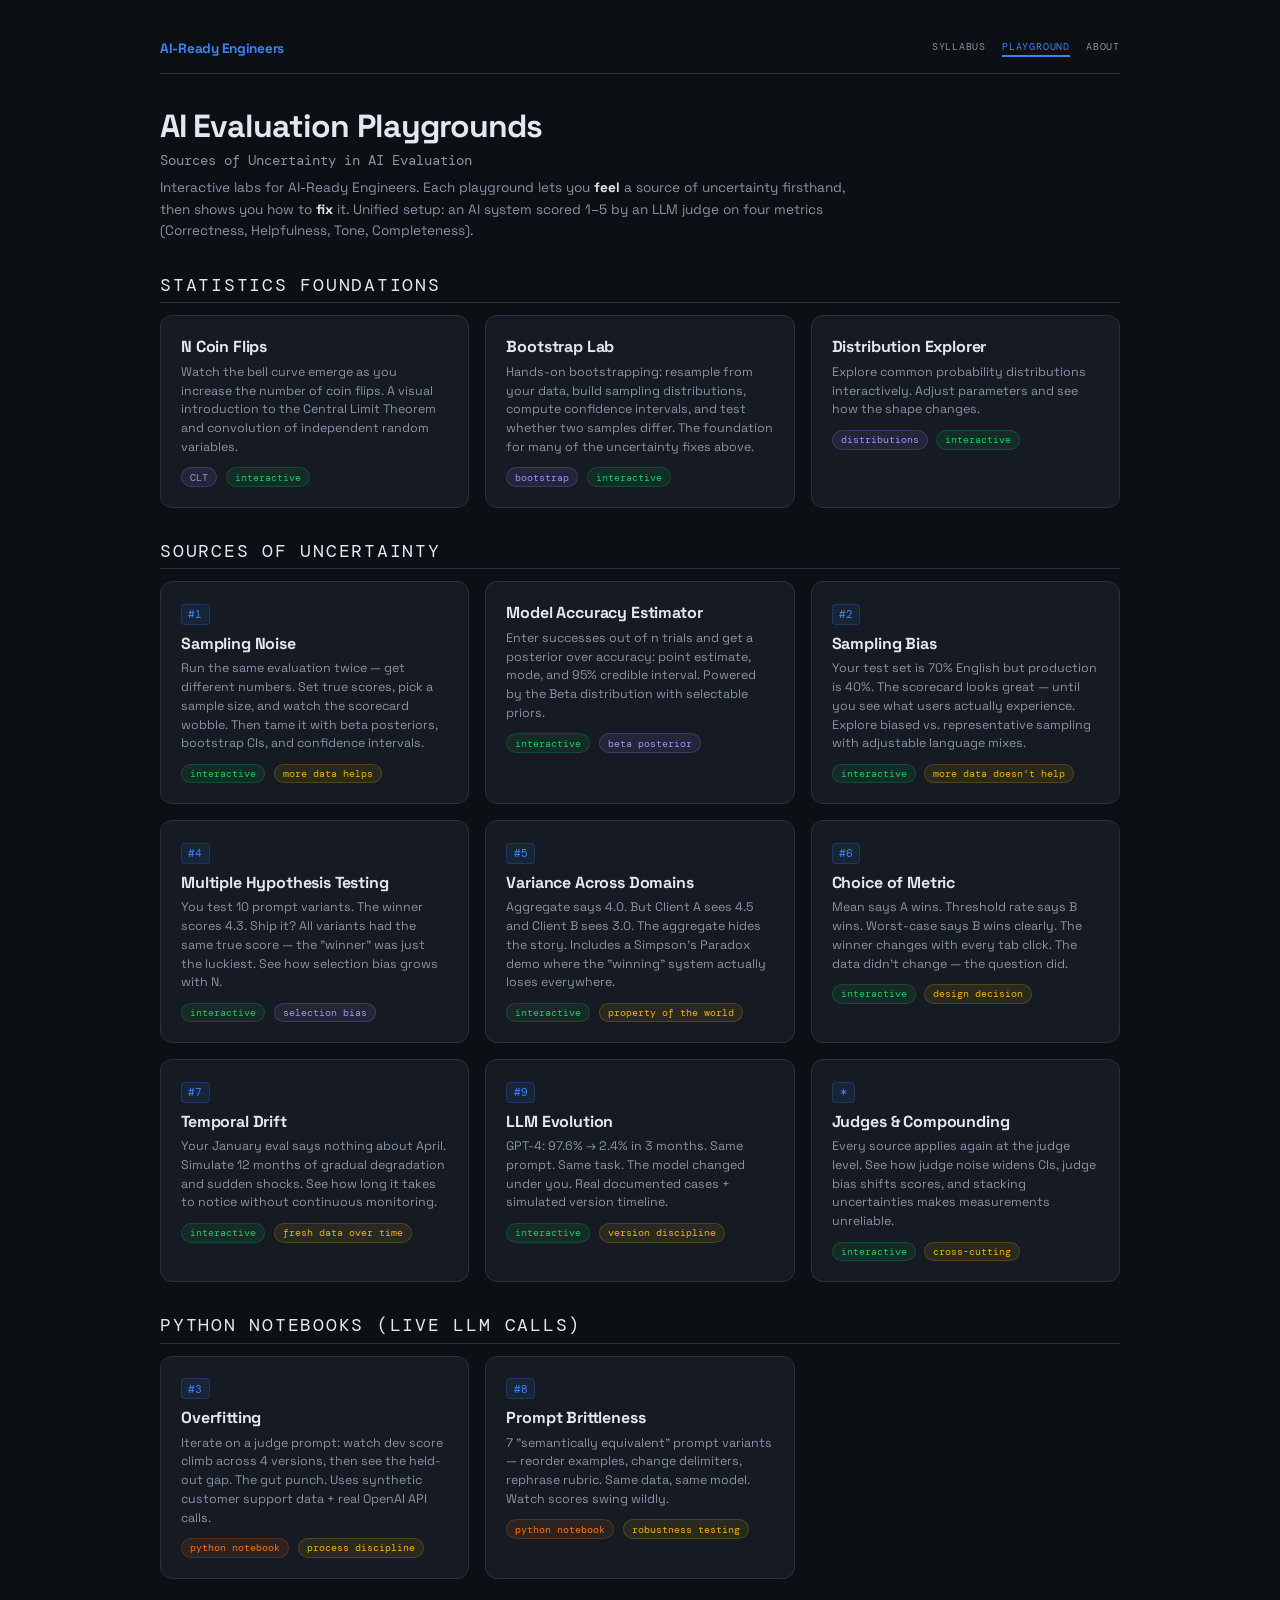
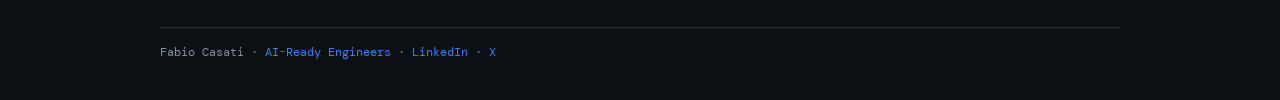
==== playground/index.html @ 42aad6b6 "Migrate playgrounds to folder structure + add datasets/ scaffolding - Each existing HTML playground " ====
<!DOCTYPE html>
<html lang="en">
<head>
  <meta charset="UTF-8">
  <meta name="viewport" content="width=device-width, initial-scale=1.0">
  <title>AI Evaluation Playgrounds</title>
  <style>
    @import url('https://fonts.googleapis.com/css2?family=DM+Mono:wght@400;500&family=Space+Grotesk:wght@400;600;700&display=swap');

    :root {
      --bg: #0c0f14; --surface: #151a23; --surface-2: #1c2230; --border: #2a3040;
      --text: #e2e8f0; --text-dim: #8892a4;
      --accent-a: #3b82f6; --accent-b: #f97316; --green: #22c55e; --red: #ef4444;
      --yellow: #eab308; --purple: #a78bfa;
    }

    * { margin: 0; padding: 0; box-sizing: border-box; }

    body {
      background: var(--bg);
      color: var(--text);
      font-family: 'Space Grotesk', system-ui, sans-serif;
      min-height: 100vh;
      padding: 2.5rem;
    }

    .container { max-width: 960px; margin: 0 auto; }

    h1 {
      font-size: 2rem;
      font-weight: 700;
      letter-spacing: -0.03em;
      margin-bottom: 0.3rem;
    }

    .subtitle {
      color: var(--text-dim);
      font-size: 0.9rem;
      margin-bottom: 0.5rem;
      font-family: 'DM Mono', monospace;
    }

    .intro {
      color: var(--text-dim);
      font-size: 0.85rem;
      line-height: 1.6;
      margin-bottom: 2rem;
      max-width: 700px;
    }
    .intro strong { color: var(--text); }

    .section-label {
      font-size: 1.1rem;
      text-transform: uppercase;
      letter-spacing: 0.1em;
      color: var(--text);
      font-family: 'DM Mono', monospace;
      margin-bottom: 0.75rem;
      margin-top: 2rem;
      padding-bottom: 0.4rem;
      border-bottom: 1px solid var(--border);
    }

    .card-grid {
      display: grid;
      grid-template-columns: repeat(auto-fill, minmax(280px, 1fr));
      gap: 1rem;
      margin-bottom: 1rem;
    }

    .card {
      background: var(--surface);
      border: 1px solid var(--border);
      border-radius: 12px;
      padding: 1.25rem;
      text-decoration: none;
      color: var(--text);
      transition: all 0.2s;
      display: block;
    }
    .card:hover {
      border-color: var(--accent-a);
      box-shadow: 0 0 20px rgba(59, 130, 246, 0.1);
      transform: translateY(-2px);
    }

    .card .num {
      display: inline-block;
      font-family: 'DM Mono', monospace;
      font-size: 0.68rem;
      color: var(--accent-a);
      background: rgba(59, 130, 246, 0.1);
      border: 1px solid rgba(59, 130, 246, 0.2);
      border-radius: 4px;
      padding: 0.15rem 0.4rem;
      margin-bottom: 0.5rem;
    }

    .card h3 {
      font-size: 1rem;
      font-weight: 700;
      margin-bottom: 0.35rem;
      letter-spacing: -0.01em;
    }

    .card p {
      font-size: 0.78rem;
      color: var(--text-dim);
      line-height: 1.5;
      margin-bottom: 0.5rem;
    }

    .card .tag {
      display: inline-block;
      font-family: 'DM Mono', monospace;
      font-size: 0.65rem;
      padding: 0.15rem 0.5rem;
      border-radius: 10px;
      margin-right: 0.3rem;
    }
    .tag-interactive { background: rgba(34,197,94,0.1); color: var(--green); border: 1px solid rgba(34,197,94,0.2); }
    .tag-data { background: rgba(249,115,22,0.1); color: var(--accent-b); border: 1px solid rgba(249,115,22,0.2); }
    .tag-stats { background: rgba(167,139,250,0.1); color: var(--purple); border: 1px solid rgba(167,139,250,0.2); }
    .tag-key { background: rgba(234,179,8,0.1); color: var(--yellow); border: 1px solid rgba(234,179,8,0.2); }

    .footer {
      margin-top: 3rem;
      padding-top: 1rem;
      border-top: 1px solid var(--border);
      font-size: 0.75rem;
      color: var(--text-dim);
      font-family: 'DM Mono', monospace;
    }
    .footer a { color: var(--accent-a); text-decoration: none; }
    .footer a:hover { text-decoration: underline; }

    /* Site nav */
    .site-nav {
      display: flex;
      justify-content: space-between;
      align-items: center;
      margin-bottom: 2rem;
      padding-bottom: 1rem;
      border-bottom: 1px solid var(--border);
    }
    .site-nav .brand {
      font-size: 0.85rem;
      font-weight: 700;
      color: var(--accent-a);
      text-decoration: none;
      letter-spacing: -0.02em;
    }
    .site-nav .brand:hover { color: var(--text); }
    .site-nav .links {
      display: flex;
      gap: 1rem;
    }
    .site-nav .links a {
      font-family: 'DM Mono', monospace;
      font-size: 0.62rem;
      color: var(--text-dim);
      text-decoration: none;
      text-transform: uppercase;
      letter-spacing: 0.08em;
      padding-bottom: 2px;
      border-bottom: 2px solid transparent;
      transition: all 0.2s;
    }
    .site-nav .links a:hover,
    .site-nav .links a.active {
      color: var(--accent-a);
      border-bottom-color: var(--accent-a);
    }
  </style>
</head>
<body>
  <div class="container">
    <nav class="site-nav">
      <a class="brand" href="../index.html">AI-Ready Engineers</a>
      <div class="links">
        <a href="../index.html">Syllabus</a>
        <a href="index.html" class="active">Playground</a>
        <a href="../about.html">About</a>
      </div>
    </nav>
    <h1>AI Evaluation Playgrounds</h1>
    <div class="subtitle">Sources of Uncertainty in AI Evaluation</div>
    <div class="intro">
      Interactive labs for AI-Ready Engineers.
      Each playground lets you <strong>feel</strong> a source of uncertainty firsthand, then shows you how to <strong>fix</strong> it.
      Unified setup: an AI system scored 1&ndash;5 by an LLM judge on four metrics (Correctness, Helpfulness, Tone, Completeness).
    </div>

    <div class="section-label">Statistics Foundations</div>
    <div class="card-grid">

      <a class="card" href="convolution_of_independent_random_variables.html">
        <h3>N Coin Flips</h3>
        <p>Watch the bell curve emerge as you increase the number of coin flips. A visual introduction to the Central Limit Theorem and convolution of independent random variables.</p>
        <span class="tag tag-stats">CLT</span>
        <span class="tag tag-interactive">interactive</span>
      </a>

      <a class="card" href="bootstrap_lab.html">
        <h3>Bootstrap Lab</h3>
        <p>Hands-on bootstrapping: resample from your data, build sampling distributions, compute confidence intervals, and test whether two samples differ. The foundation for many of the uncertainty fixes above.</p>
        <span class="tag tag-stats">bootstrap</span>
        <span class="tag tag-interactive">interactive</span>
      </a>

      <a class="card" href="distribution_explorer.html">
        <h3>Distribution Explorer</h3>
        <p>Explore common probability distributions interactively. Adjust parameters and see how the shape changes.</p>
        <span class="tag tag-stats">distributions</span>
        <span class="tag tag-interactive">interactive</span>
      </a>

    </div>

    <div class="section-label">Sources of Uncertainty</div>
    <div class="card-grid">

      <a class="card" href="sampling_noise.html">
        <span class="num">#1</span>
        <h3>Sampling Noise</h3>
        <p>Run the same evaluation twice &mdash; get different numbers. Set true scores, pick a sample size, and watch the scorecard wobble. Then tame it with beta posteriors, bootstrap CIs, and confidence intervals.</p>
        <span class="tag tag-interactive">interactive</span>
        <span class="tag tag-key">more data helps</span>
      </a>

      <a class="card" href="accuracy_estimator.html">
        <h3>Model Accuracy Estimator</h3>
        <p>Enter successes out of n trials and get a posterior over accuracy: point estimate, mode, and 95% credible interval. Powered by the Beta distribution with selectable priors.</p>
        <span class="tag tag-interactive">interactive</span>
        <span class="tag tag-stats">beta posterior</span>
      </a>

      <a class="card" href="sampling_bias.html">
        <span class="num">#2</span>
        <h3>Sampling Bias</h3>
        <p>Your test set is 70% English but production is 40%. The scorecard looks great &mdash; until you see what users actually experience. Explore biased vs. representative sampling with adjustable language mixes.</p>
        <span class="tag tag-interactive">interactive</span>
        <span class="tag tag-key">more data doesn't help</span>
      </a>

      <a class="card" href="multiple_hypothesis_testing.html">
        <span class="num">#4</span>
        <h3>Multiple Hypothesis Testing</h3>
        <p>You test 10 prompt variants. The winner scores 4.3. Ship it? All variants had the same true score &mdash; the "winner" was just the luckiest. See how selection bias grows with N.</p>
        <span class="tag tag-interactive">interactive</span>
        <span class="tag tag-stats">selection bias</span>
      </a>

      <a class="card" href="domain_variance.html">
        <span class="num">#5</span>
        <h3>Variance Across Domains</h3>
        <p>Aggregate says 4.0. But Client A sees 4.5 and Client B sees 3.0. The aggregate hides the story. Includes a Simpson's Paradox demo where the "winning" system actually loses everywhere.</p>
        <span class="tag tag-interactive">interactive</span>
        <span class="tag tag-key">property of the world</span>
      </a>

      <a class="card" href="metric_choice.html">
        <span class="num">#6</span>
        <h3>Choice of Metric</h3>
        <p>Mean says A wins. Threshold rate says B wins. Worst-case says B wins clearly. The winner changes with every tab click. The data didn't change &mdash; the question did.</p>
        <span class="tag tag-interactive">interactive</span>
        <span class="tag tag-key">design decision</span>
      </a>

      <a class="card" href="temporal_drift.html">
        <span class="num">#7</span>
        <h3>Temporal Drift</h3>
        <p>Your January eval says nothing about April. Simulate 12 months of gradual degradation and sudden shocks. See how long it takes to notice without continuous monitoring.</p>
        <span class="tag tag-interactive">interactive</span>
        <span class="tag tag-key">fresh data over time</span>
      </a>

      <a class="card" href="llm_evolution.html">
        <span class="num">#9</span>
        <h3>LLM Evolution</h3>
        <p>GPT-4: 97.6% &rarr; 2.4% in 3 months. Same prompt. Same task. The model changed under you. Real documented cases + simulated version timeline.</p>
        <span class="tag tag-interactive">interactive</span>
        <span class="tag tag-key">version discipline</span>
      </a>

      <a class="card" href="judges_and_compounding.html">
        <span class="num">&#10038;</span>
        <h3>Judges &amp; Compounding</h3>
        <p>Every source applies again at the judge level. See how judge noise widens CIs, judge bias shifts scores, and stacking uncertainties makes measurements unreliable.</p>
        <span class="tag tag-interactive">interactive</span>
        <span class="tag tag-key">cross-cutting</span>
      </a>

    </div>


    <div class="section-label">Python Notebooks (Live LLM Calls)</div>
    <div class="card-grid">

      <a class="card" href="https://github.com/reliableai/ai-design-2026-pub/blob/main/labs/session8_evals_as_estimation/08_automating_improvement/overfitting_lab.py" target="_blank" rel="noopener">
        <span class="num">#3</span>
        <h3>Overfitting</h3>
        <p>Iterate on a judge prompt: watch dev score climb across 4 versions, then see the held-out gap. The gut punch. Uses synthetic customer support data + real OpenAI API calls.</p>
        <span class="tag tag-data">python notebook</span>
        <span class="tag tag-key">process discipline</span>
      </a>

      <a class="card" href="https://github.com/reliableai/ai-design-2026-pub/blob/main/labs/session8_evals_as_estimation/08_automating_improvement/prompt_brittleness_lab.py" target="_blank" rel="noopener">
        <span class="num">#8</span>
        <h3>Prompt Brittleness</h3>
        <p>7 "semantically equivalent" prompt variants — reorder examples, change delimiters, rephrase rubric. Same data, same model. Watch scores swing wildly.</p>
        <span class="tag tag-data">python notebook</span>
        <span class="tag tag-key">robustness testing</span>
      </a>

    </div>

    <div class="footer">
      Fabio Casati &middot; <a href="../index.html">AI-Ready Engineers</a> &middot; <a href="https://www.linkedin.com/in/sphoebs/">LinkedIn</a> &middot; <a href="https://x.com/sphoebs">X</a>
    </div>
  </div>
</body>
</html>
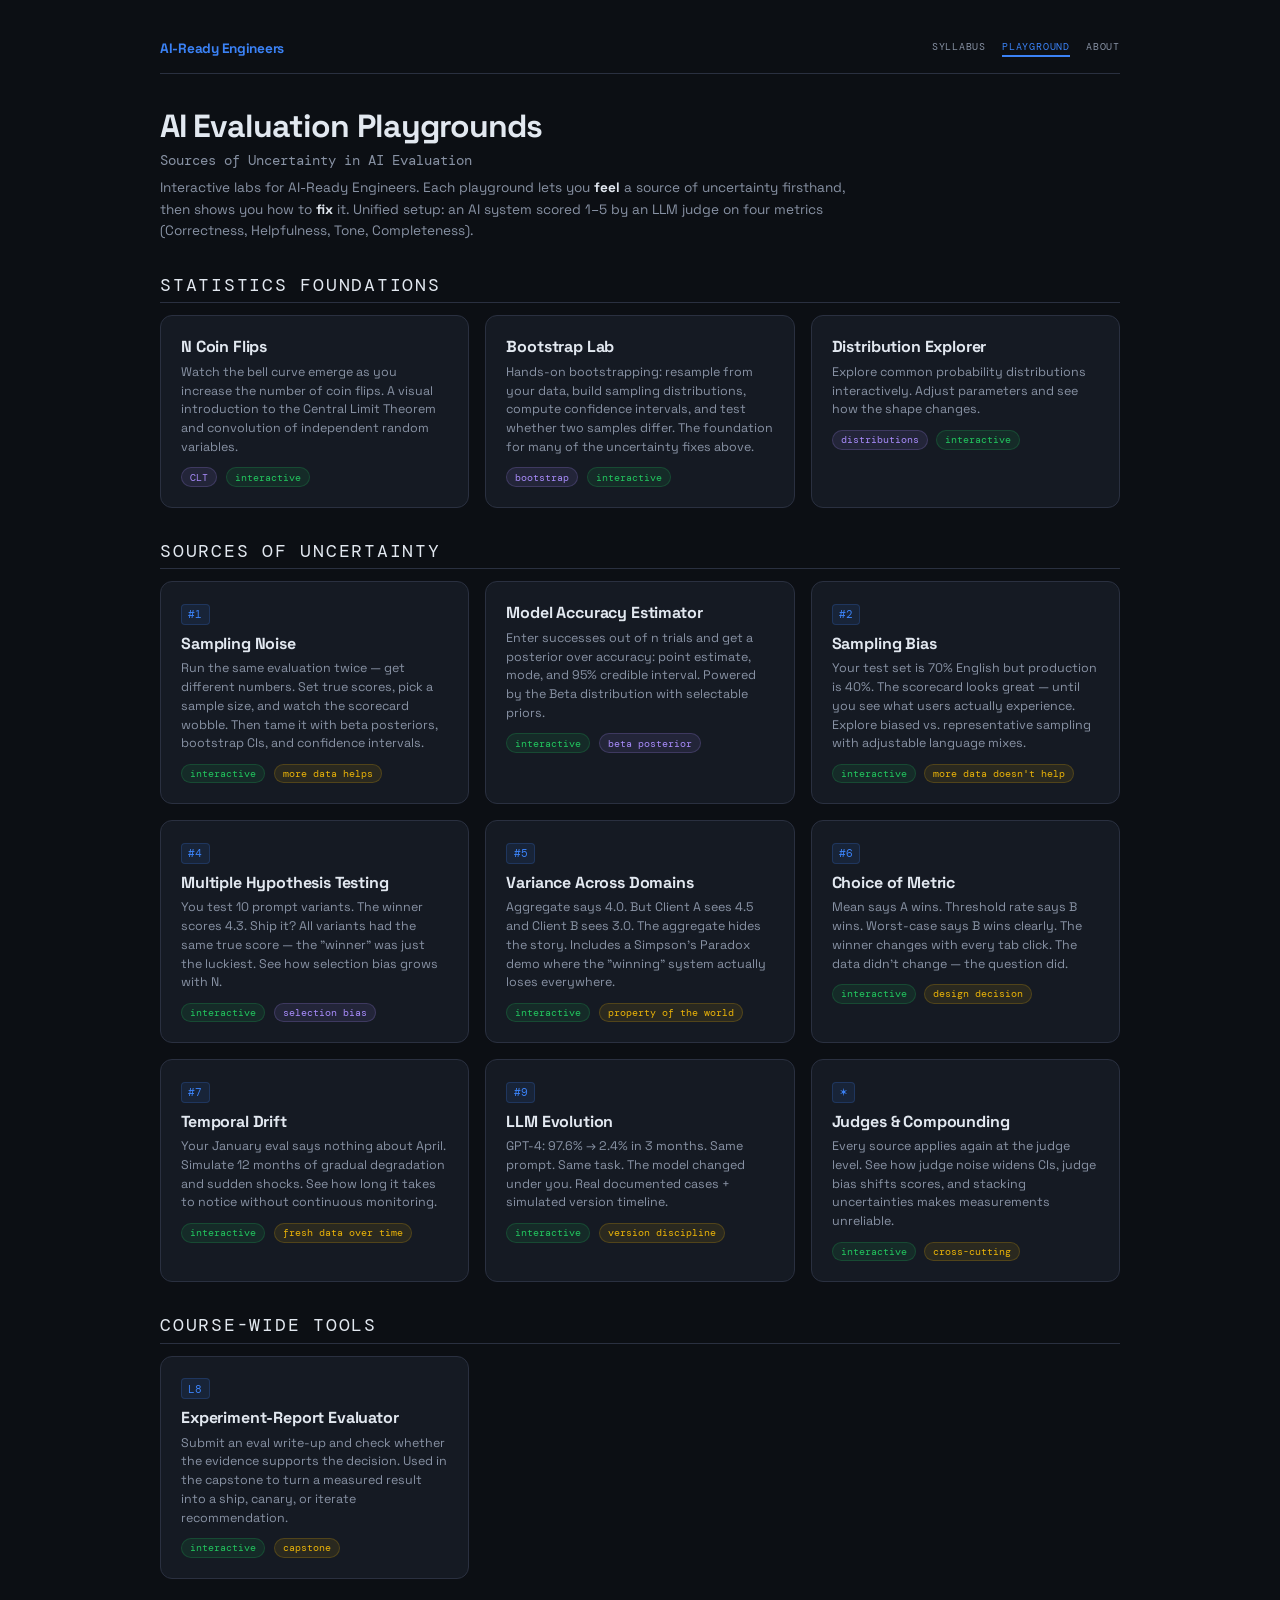
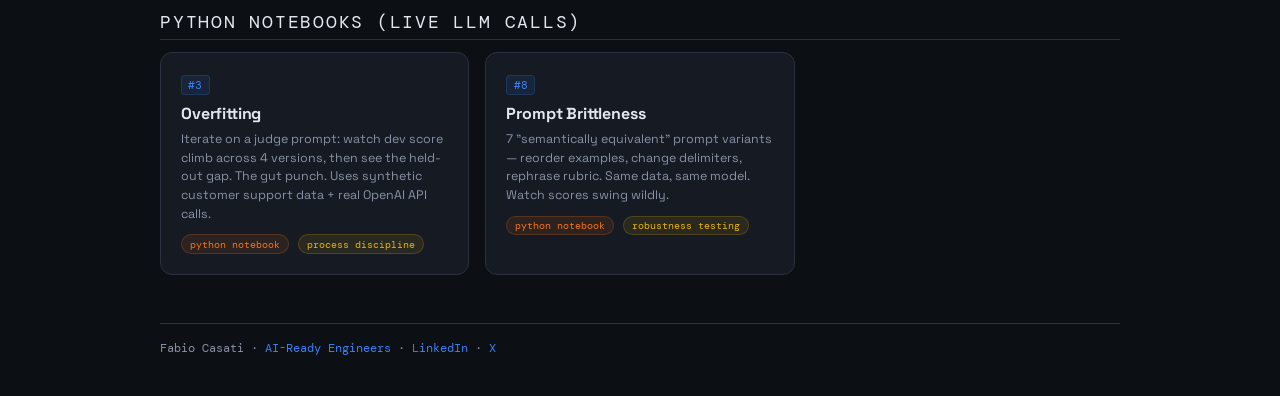
==== commit e2f8bcd9: "L1 playground: classification + noise lab (interactive HTML + notebook) - index.html: per-dataset ta" ====
--- a/playground/index.html
+++ b/playground/index.html
@@ -294,6 +294,20 @@
     </div>
 
 
+    <div class="section-label">Course-Wide Tools</div>
+    <div class="card-grid">
+
+      <a class="card" href="experiment_report/">
+        <span class="num">L8</span>
+        <h3>Experiment-Report Evaluator</h3>
+        <p>Submit an eval write-up and check whether the evidence supports the decision. Used in the capstone to turn a measured result into a ship, canary, or iterate recommendation.</p>
+        <span class="tag tag-interactive">interactive</span>
+        <span class="tag tag-key">capstone</span>
+      </a>
+
+    </div>
+
+
     <div class="section-label">Python Notebooks (Live LLM Calls)</div>
     <div class="card-grid">
 
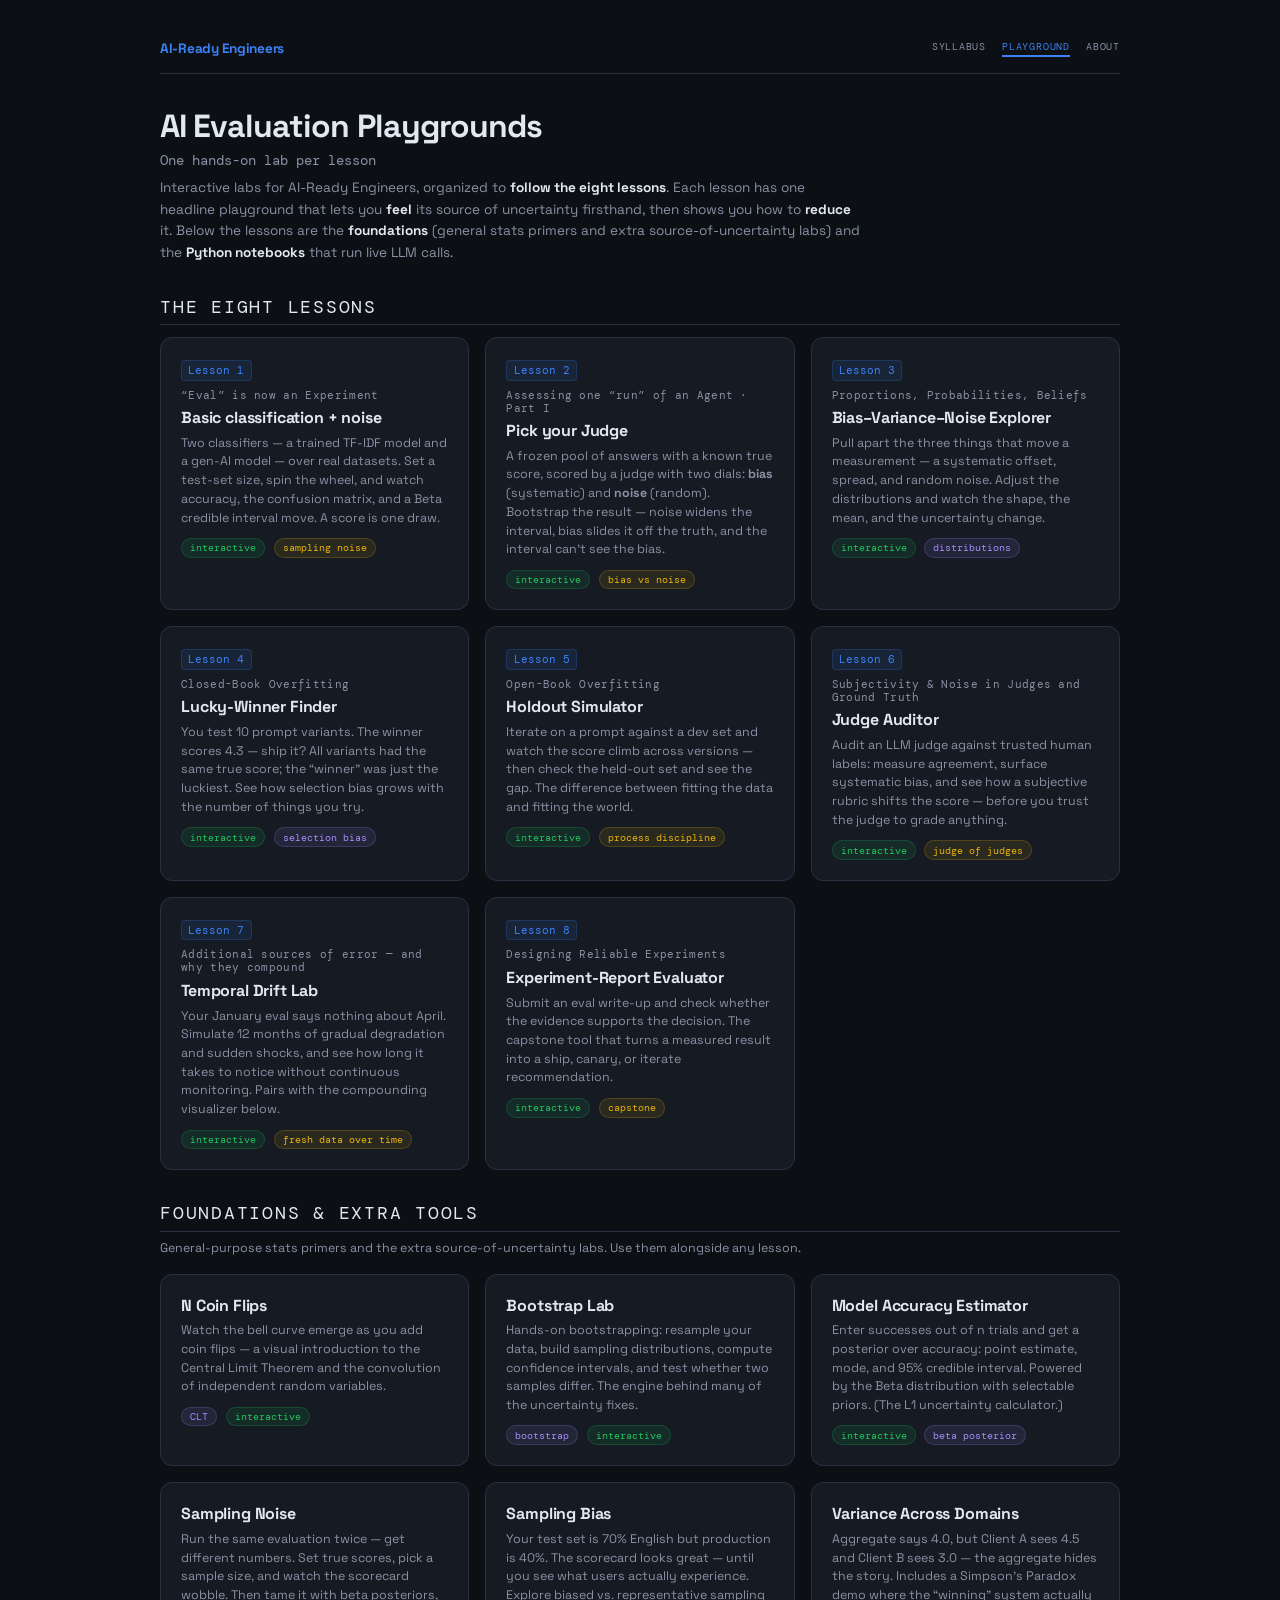
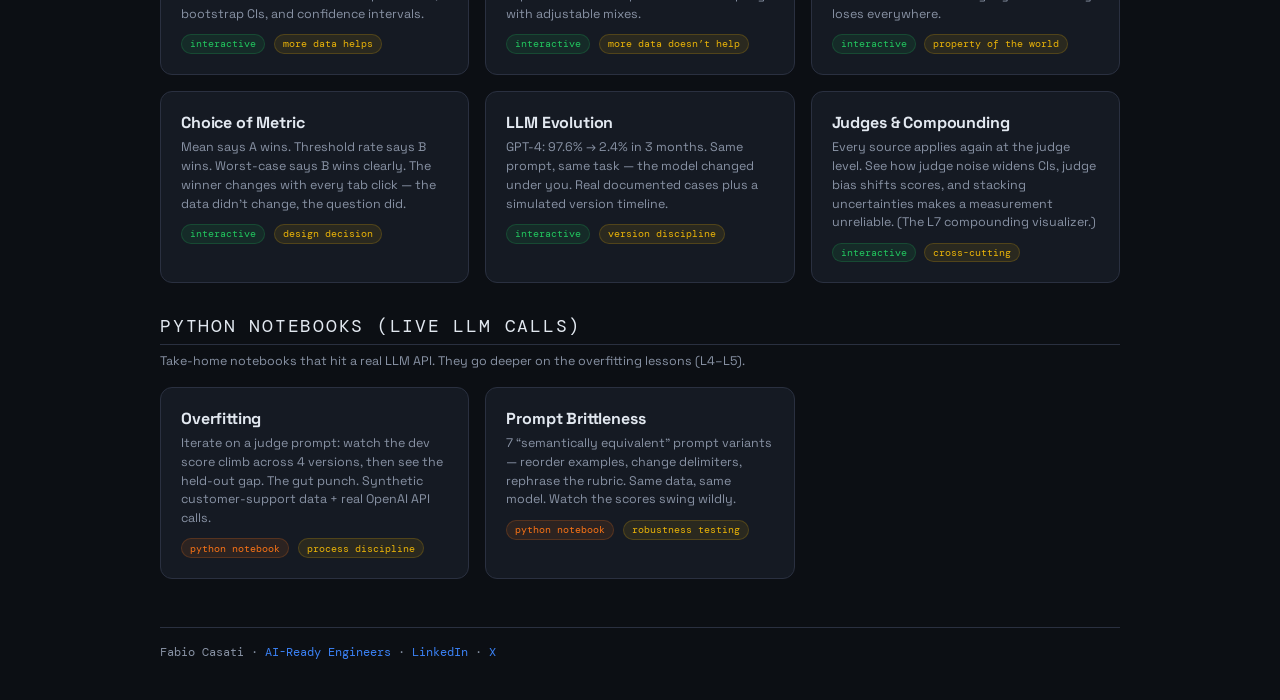
==== commit d73e24bf: "playground: organize landing page by lesson; rebuild L2 'Pick your Judge' lab" ====
--- a/playground/index.html
+++ b/playground/index.html
@@ -59,6 +59,13 @@
       margin-top: 2rem;
       padding-bottom: 0.4rem;
       border-bottom: 1px solid var(--border);
+    }
+    .section-note {
+      color: var(--text-dim);
+      font-size: 0.78rem;
+      line-height: 1.5;
+      margin: -0.3rem 0 1rem;
+      max-width: 700px;
     }
 
     .card-grid {
@@ -94,6 +101,14 @@
       border-radius: 4px;
       padding: 0.15rem 0.4rem;
       margin-bottom: 0.5rem;
+    }
+    .card .kicker {
+      display: block;
+      font-family: 'DM Mono', monospace;
+      font-size: 0.66rem;
+      color: var(--text-dim);
+      letter-spacing: 0.03em;
+      margin-bottom: 0.35rem;
     }
 
     .card h3 {
@@ -184,145 +199,179 @@
       </div>
     </nav>
     <h1>AI Evaluation Playgrounds</h1>
-    <div class="subtitle">Sources of Uncertainty in AI Evaluation</div>
+    <div class="subtitle">One hands-on lab per lesson</div>
     <div class="intro">
-      Interactive labs for AI-Ready Engineers.
-      Each playground lets you <strong>feel</strong> a source of uncertainty firsthand, then shows you how to <strong>fix</strong> it.
-      Unified setup: an AI system scored 1&ndash;5 by an LLM judge on four metrics (Correctness, Helpfulness, Tone, Completeness).
-    </div>
-
-    <div class="section-label">Statistics Foundations</div>
+      Interactive labs for AI-Ready Engineers, organized to <strong>follow the eight lessons</strong>.
+      Each lesson has one headline playground that lets you <strong>feel</strong> its source of uncertainty
+      firsthand, then shows you how to <strong>reduce</strong> it. Below the lessons are the
+      <strong>foundations</strong> (general stats primers and extra source-of-uncertainty labs) and the
+      <strong>Python notebooks</strong> that run live LLM calls.
+    </div>
+
+    <div class="section-label">The Eight Lessons</div>
     <div class="card-grid">
 
-      <a class="card" href="convolution_of_independent_random_variables.html">
+      <a class="card" href="basic_classification_and_noise/">
+        <span class="num">Lesson 1</span>
+        <span class="kicker">&ldquo;Eval&rdquo; is now an Experiment</span>
+        <h3>Basic classification + noise</h3>
+        <p>Two classifiers &mdash; a trained TF-IDF model and a gen-AI model &mdash; over real datasets. Set a test-set size, spin the wheel, and watch accuracy, the confusion matrix, and a Beta credible interval move. A score is one draw.</p>
+        <span class="tag tag-interactive">interactive</span>
+        <span class="tag tag-key">sampling noise</span>
+      </a>
+
+      <a class="card" href="judge_calibrator/">
+        <span class="num">Lesson 2</span>
+        <span class="kicker">Assessing one &ldquo;run&rdquo; of an Agent &middot; Part I</span>
+        <h3>Pick your Judge</h3>
+        <p>A frozen pool of answers with a known true score, scored by a judge with two dials: <strong>bias</strong> (systematic) and <strong>noise</strong> (random). Bootstrap the result &mdash; noise widens the interval, bias slides it off the truth, and the interval can&rsquo;t see the bias.</p>
+        <span class="tag tag-interactive">interactive</span>
+        <span class="tag tag-key">bias vs noise</span>
+      </a>
+
+      <a class="card" href="distribution_explorer/">
+        <span class="num">Lesson 3</span>
+        <span class="kicker">Proportions, Probabilities, Beliefs</span>
+        <h3>Bias&ndash;Variance&ndash;Noise Explorer</h3>
+        <p>Pull apart the three things that move a measurement &mdash; a systematic offset, spread, and random noise. Adjust the distributions and watch the shape, the mean, and the uncertainty change.</p>
+        <span class="tag tag-interactive">interactive</span>
+        <span class="tag tag-stats">distributions</span>
+      </a>
+
+      <a class="card" href="multiple_hypothesis_testing/">
+        <span class="num">Lesson 4</span>
+        <span class="kicker">Closed-Book Overfitting</span>
+        <h3>Lucky-Winner Finder</h3>
+        <p>You test 10 prompt variants. The winner scores 4.3 &mdash; ship it? All variants had the same true score; the &ldquo;winner&rdquo; was just the luckiest. See how selection bias grows with the number of things you try.</p>
+        <span class="tag tag-interactive">interactive</span>
+        <span class="tag tag-stats">selection bias</span>
+      </a>
+
+      <a class="card" href="holdout_simulator/">
+        <span class="num">Lesson 5</span>
+        <span class="kicker">Open-Book Overfitting</span>
+        <h3>Holdout Simulator</h3>
+        <p>Iterate on a prompt against a dev set and watch the score climb across versions &mdash; then check the held-out set and see the gap. The difference between fitting the data and fitting the world.</p>
+        <span class="tag tag-interactive">interactive</span>
+        <span class="tag tag-key">process discipline</span>
+      </a>
+
+      <a class="card" href="judge_audit/">
+        <span class="num">Lesson 6</span>
+        <span class="kicker">Subjectivity &amp; Noise in Judges and Ground Truth</span>
+        <h3>Judge Auditor</h3>
+        <p>Audit an LLM judge against trusted human labels: measure agreement, surface systematic bias, and see how a subjective rubric shifts the score &mdash; before you trust the judge to grade anything.</p>
+        <span class="tag tag-interactive">interactive</span>
+        <span class="tag tag-key">judge of judges</span>
+      </a>
+
+      <a class="card" href="temporal_drift/">
+        <span class="num">Lesson 7</span>
+        <span class="kicker">Additional sources of error &mdash; and why they compound</span>
+        <h3>Temporal Drift Lab</h3>
+        <p>Your January eval says nothing about April. Simulate 12 months of gradual degradation and sudden shocks, and see how long it takes to notice without continuous monitoring. Pairs with the compounding visualizer below.</p>
+        <span class="tag tag-interactive">interactive</span>
+        <span class="tag tag-key">fresh data over time</span>
+      </a>
+
+      <a class="card" href="experiment_report/">
+        <span class="num">Lesson 8</span>
+        <span class="kicker">Designing Reliable Experiments</span>
+        <h3>Experiment-Report Evaluator</h3>
+        <p>Submit an eval write-up and check whether the evidence supports the decision. The capstone tool that turns a measured result into a ship, canary, or iterate recommendation.</p>
+        <span class="tag tag-interactive">interactive</span>
+        <span class="tag tag-key">capstone</span>
+      </a>
+
+    </div>
+
+    <div class="section-label">Foundations &amp; Extra Tools</div>
+    <div class="section-note">
+      General-purpose stats primers and the extra source-of-uncertainty labs. Use them alongside any lesson.
+    </div>
+    <div class="card-grid">
+
+      <a class="card" href="convolution_of_independent_random_variables/">
         <h3>N Coin Flips</h3>
-        <p>Watch the bell curve emerge as you increase the number of coin flips. A visual introduction to the Central Limit Theorem and convolution of independent random variables.</p>
+        <p>Watch the bell curve emerge as you add coin flips &mdash; a visual introduction to the Central Limit Theorem and the convolution of independent random variables.</p>
         <span class="tag tag-stats">CLT</span>
         <span class="tag tag-interactive">interactive</span>
       </a>
 
-      <a class="card" href="bootstrap_lab.html">
+      <a class="card" href="bootstrap_lab/">
         <h3>Bootstrap Lab</h3>
-        <p>Hands-on bootstrapping: resample from your data, build sampling distributions, compute confidence intervals, and test whether two samples differ. The foundation for many of the uncertainty fixes above.</p>
+        <p>Hands-on bootstrapping: resample your data, build sampling distributions, compute confidence intervals, and test whether two samples differ. The engine behind many of the uncertainty fixes.</p>
         <span class="tag tag-stats">bootstrap</span>
         <span class="tag tag-interactive">interactive</span>
       </a>
 
-      <a class="card" href="distribution_explorer.html">
-        <h3>Distribution Explorer</h3>
-        <p>Explore common probability distributions interactively. Adjust parameters and see how the shape changes.</p>
-        <span class="tag tag-stats">distributions</span>
-        <span class="tag tag-interactive">interactive</span>
-      </a>
-
-    </div>
-
-    <div class="section-label">Sources of Uncertainty</div>
-    <div class="card-grid">
-
-      <a class="card" href="sampling_noise.html">
-        <span class="num">#1</span>
+      <a class="card" href="accuracy_estimator/">
+        <h3>Model Accuracy Estimator</h3>
+        <p>Enter successes out of n trials and get a posterior over accuracy: point estimate, mode, and 95% credible interval. Powered by the Beta distribution with selectable priors. (The L1 uncertainty calculator.)</p>
+        <span class="tag tag-interactive">interactive</span>
+        <span class="tag tag-stats">beta posterior</span>
+      </a>
+
+      <a class="card" href="sampling_noise/">
         <h3>Sampling Noise</h3>
         <p>Run the same evaluation twice &mdash; get different numbers. Set true scores, pick a sample size, and watch the scorecard wobble. Then tame it with beta posteriors, bootstrap CIs, and confidence intervals.</p>
         <span class="tag tag-interactive">interactive</span>
         <span class="tag tag-key">more data helps</span>
       </a>
 
-      <a class="card" href="accuracy_estimator.html">
-        <h3>Model Accuracy Estimator</h3>
-        <p>Enter successes out of n trials and get a posterior over accuracy: point estimate, mode, and 95% credible interval. Powered by the Beta distribution with selectable priors.</p>
-        <span class="tag tag-interactive">interactive</span>
-        <span class="tag tag-stats">beta posterior</span>
-      </a>
-
-      <a class="card" href="sampling_bias.html">
-        <span class="num">#2</span>
+      <a class="card" href="sampling_bias/">
         <h3>Sampling Bias</h3>
-        <p>Your test set is 70% English but production is 40%. The scorecard looks great &mdash; until you see what users actually experience. Explore biased vs. representative sampling with adjustable language mixes.</p>
-        <span class="tag tag-interactive">interactive</span>
-        <span class="tag tag-key">more data doesn't help</span>
-      </a>
-
-      <a class="card" href="multiple_hypothesis_testing.html">
-        <span class="num">#4</span>
-        <h3>Multiple Hypothesis Testing</h3>
-        <p>You test 10 prompt variants. The winner scores 4.3. Ship it? All variants had the same true score &mdash; the "winner" was just the luckiest. See how selection bias grows with N.</p>
-        <span class="tag tag-interactive">interactive</span>
-        <span class="tag tag-stats">selection bias</span>
-      </a>
-
-      <a class="card" href="domain_variance.html">
-        <span class="num">#5</span>
+        <p>Your test set is 70% English but production is 40%. The scorecard looks great &mdash; until you see what users actually experience. Explore biased vs. representative sampling with adjustable mixes.</p>
+        <span class="tag tag-interactive">interactive</span>
+        <span class="tag tag-key">more data doesn&rsquo;t help</span>
+      </a>
+
+      <a class="card" href="domain_variance/">
         <h3>Variance Across Domains</h3>
-        <p>Aggregate says 4.0. But Client A sees 4.5 and Client B sees 3.0. The aggregate hides the story. Includes a Simpson's Paradox demo where the "winning" system actually loses everywhere.</p>
+        <p>Aggregate says 4.0, but Client A sees 4.5 and Client B sees 3.0 &mdash; the aggregate hides the story. Includes a Simpson&rsquo;s Paradox demo where the &ldquo;winning&rdquo; system actually loses everywhere.</p>
         <span class="tag tag-interactive">interactive</span>
         <span class="tag tag-key">property of the world</span>
       </a>
 
-      <a class="card" href="metric_choice.html">
-        <span class="num">#6</span>
+      <a class="card" href="metric_choice/">
         <h3>Choice of Metric</h3>
-        <p>Mean says A wins. Threshold rate says B wins. Worst-case says B wins clearly. The winner changes with every tab click. The data didn't change &mdash; the question did.</p>
+        <p>Mean says A wins. Threshold rate says B wins. Worst-case says B wins clearly. The winner changes with every tab click &mdash; the data didn&rsquo;t change, the question did.</p>
         <span class="tag tag-interactive">interactive</span>
         <span class="tag tag-key">design decision</span>
       </a>
 
-      <a class="card" href="temporal_drift.html">
-        <span class="num">#7</span>
-        <h3>Temporal Drift</h3>
-        <p>Your January eval says nothing about April. Simulate 12 months of gradual degradation and sudden shocks. See how long it takes to notice without continuous monitoring.</p>
-        <span class="tag tag-interactive">interactive</span>
-        <span class="tag tag-key">fresh data over time</span>
-      </a>
-
-      <a class="card" href="llm_evolution.html">
-        <span class="num">#9</span>
+      <a class="card" href="llm_evolution/">
         <h3>LLM Evolution</h3>
-        <p>GPT-4: 97.6% &rarr; 2.4% in 3 months. Same prompt. Same task. The model changed under you. Real documented cases + simulated version timeline.</p>
+        <p>GPT-4: 97.6% &rarr; 2.4% in 3 months. Same prompt, same task &mdash; the model changed under you. Real documented cases plus a simulated version timeline.</p>
         <span class="tag tag-interactive">interactive</span>
         <span class="tag tag-key">version discipline</span>
       </a>
 
-      <a class="card" href="judges_and_compounding.html">
-        <span class="num">&#10038;</span>
+      <a class="card" href="judges_and_compounding/">
         <h3>Judges &amp; Compounding</h3>
-        <p>Every source applies again at the judge level. See how judge noise widens CIs, judge bias shifts scores, and stacking uncertainties makes measurements unreliable.</p>
+        <p>Every source applies again at the judge level. See how judge noise widens CIs, judge bias shifts scores, and stacking uncertainties makes a measurement unreliable. (The L7 compounding visualizer.)</p>
         <span class="tag tag-interactive">interactive</span>
         <span class="tag tag-key">cross-cutting</span>
       </a>
 
     </div>
 
-
-    <div class="section-label">Course-Wide Tools</div>
+    <div class="section-label">Python Notebooks (Live LLM Calls)</div>
+    <div class="section-note">
+      Take-home notebooks that hit a real LLM API. They go deeper on the overfitting lessons (L4&ndash;L5).
+    </div>
     <div class="card-grid">
 
-      <a class="card" href="experiment_report/">
-        <span class="num">L8</span>
-        <h3>Experiment-Report Evaluator</h3>
-        <p>Submit an eval write-up and check whether the evidence supports the decision. Used in the capstone to turn a measured result into a ship, canary, or iterate recommendation.</p>
-        <span class="tag tag-interactive">interactive</span>
-        <span class="tag tag-key">capstone</span>
-      </a>
-
-    </div>
-
-
-    <div class="section-label">Python Notebooks (Live LLM Calls)</div>
-    <div class="card-grid">
-
       <a class="card" href="https://github.com/reliableai/ai-design-2026-pub/blob/main/labs/session8_evals_as_estimation/08_automating_improvement/overfitting_lab.py" target="_blank" rel="noopener">
-        <span class="num">#3</span>
         <h3>Overfitting</h3>
-        <p>Iterate on a judge prompt: watch dev score climb across 4 versions, then see the held-out gap. The gut punch. Uses synthetic customer support data + real OpenAI API calls.</p>
+        <p>Iterate on a judge prompt: watch the dev score climb across 4 versions, then see the held-out gap. The gut punch. Synthetic customer-support data + real OpenAI API calls.</p>
         <span class="tag tag-data">python notebook</span>
         <span class="tag tag-key">process discipline</span>
       </a>
 
       <a class="card" href="https://github.com/reliableai/ai-design-2026-pub/blob/main/labs/session8_evals_as_estimation/08_automating_improvement/prompt_brittleness_lab.py" target="_blank" rel="noopener">
-        <span class="num">#8</span>
         <h3>Prompt Brittleness</h3>
-        <p>7 "semantically equivalent" prompt variants — reorder examples, change delimiters, rephrase rubric. Same data, same model. Watch scores swing wildly.</p>
+        <p>7 &ldquo;semantically equivalent&rdquo; prompt variants &mdash; reorder examples, change delimiters, rephrase the rubric. Same data, same model. Watch the scores swing wildly.</p>
         <span class="tag tag-data">python notebook</span>
         <span class="tag tag-key">robustness testing</span>
       </a>
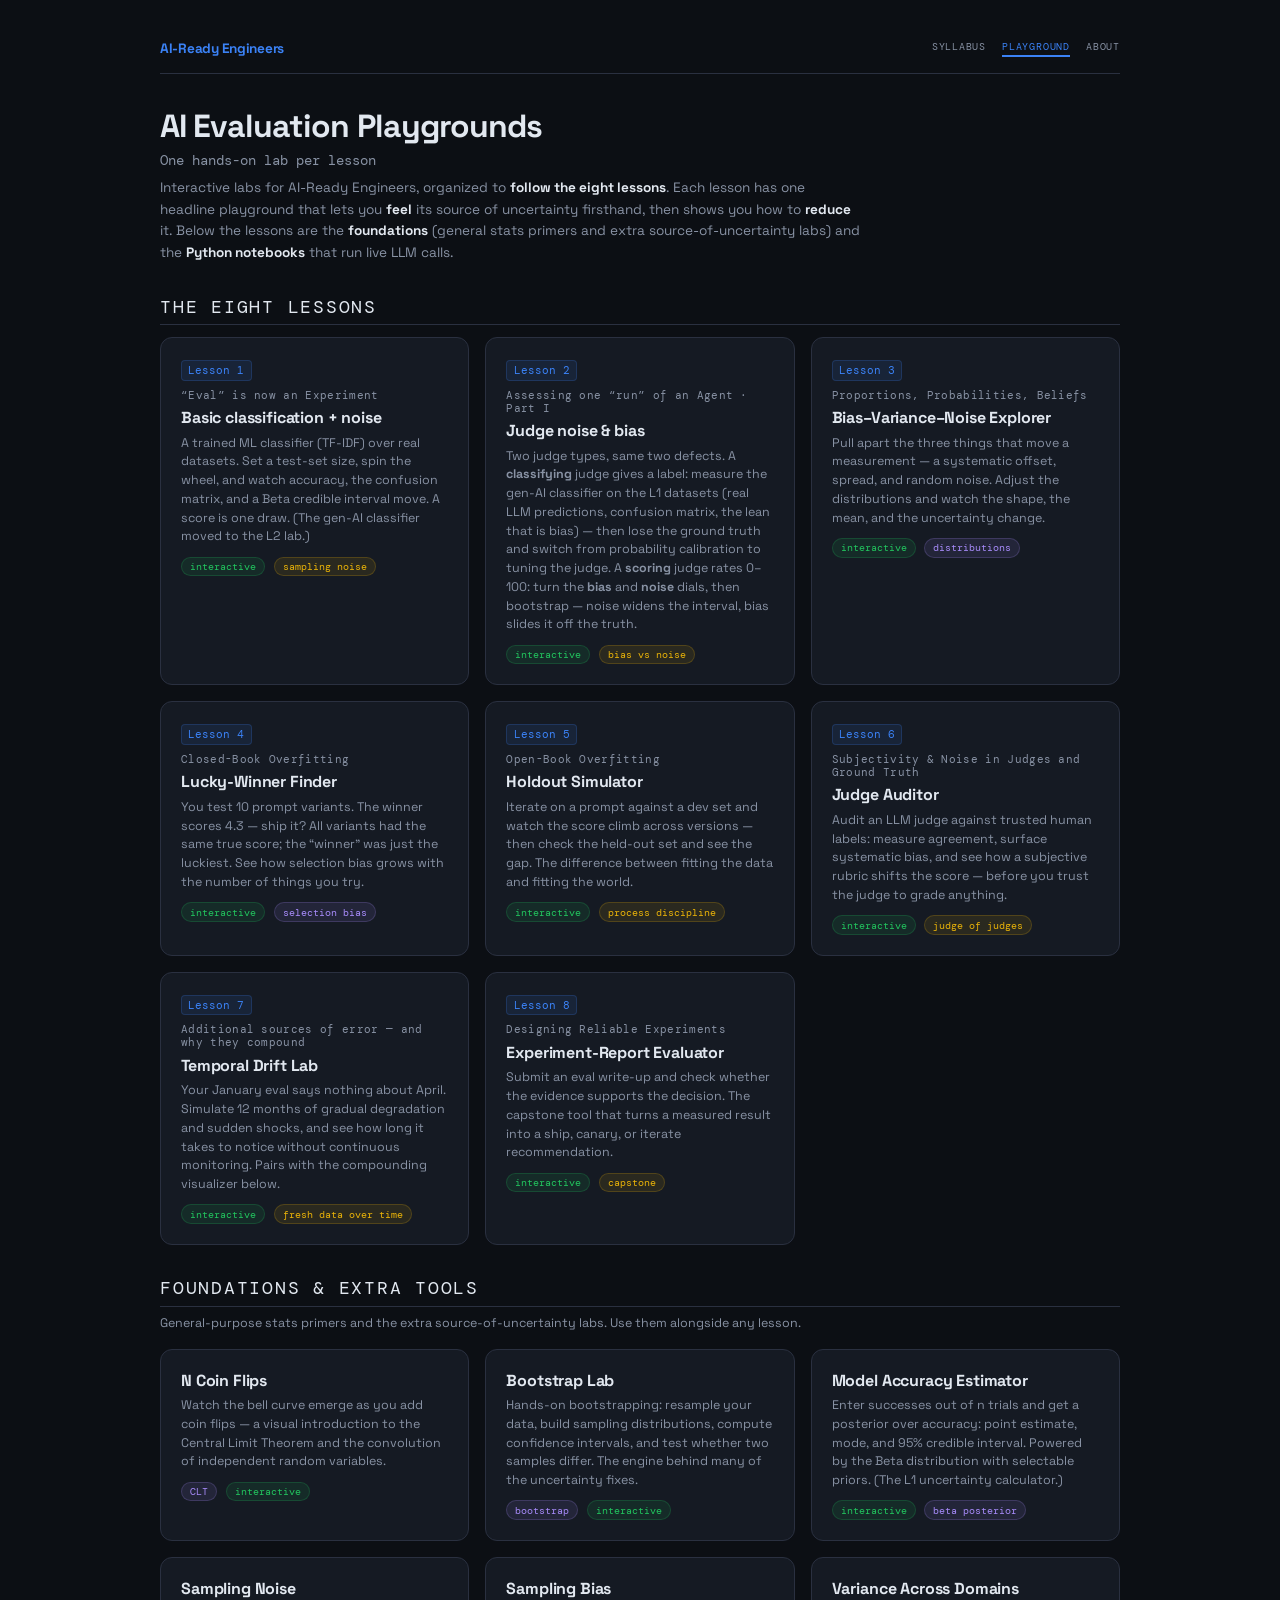
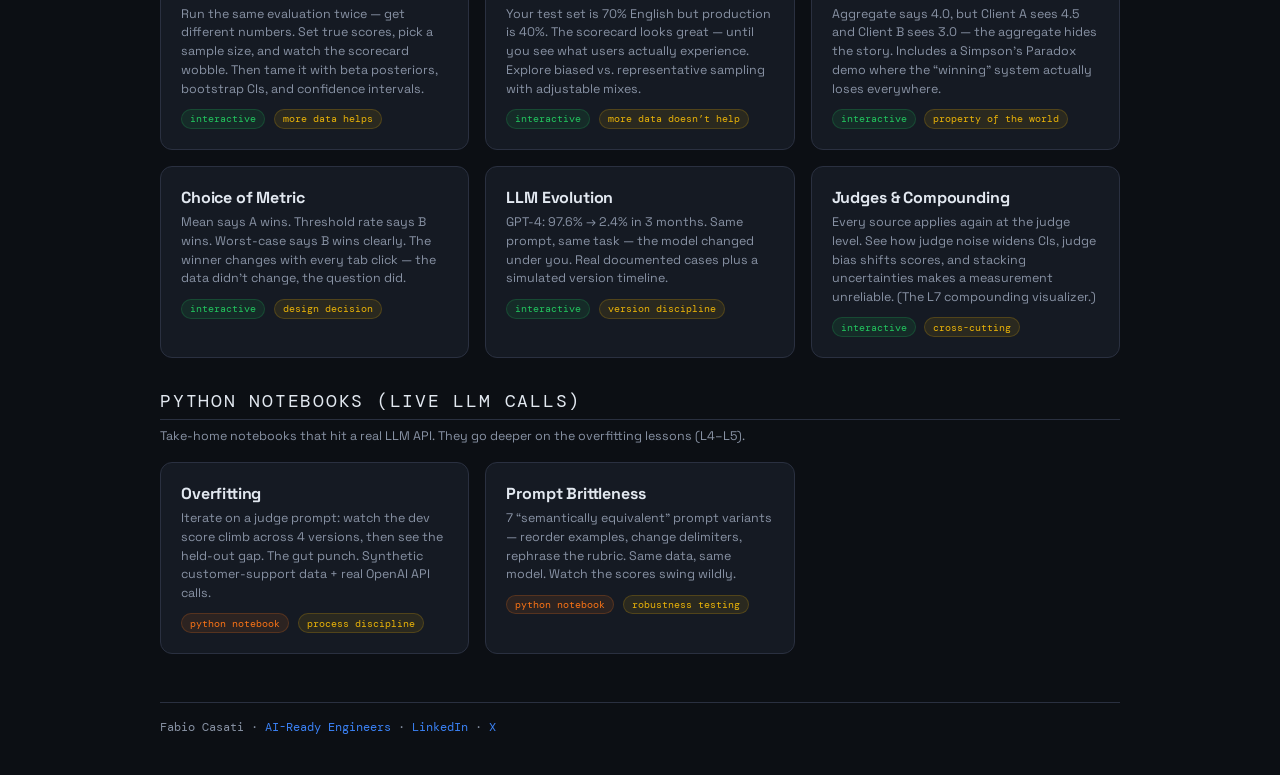
==== commit ac15e6fc: "Update L1 video link; rename L2 lab to judge_noise_and_bias with classify/score tabs; move gen-AI cl" ====
--- a/playground/index.html
+++ b/playground/index.html
@@ -215,16 +215,16 @@
         <span class="num">Lesson 1</span>
         <span class="kicker">&ldquo;Eval&rdquo; is now an Experiment</span>
         <h3>Basic classification + noise</h3>
-        <p>Two classifiers &mdash; a trained TF-IDF model and a gen-AI model &mdash; over real datasets. Set a test-set size, spin the wheel, and watch accuracy, the confusion matrix, and a Beta credible interval move. A score is one draw.</p>
+        <p>A trained ML classifier (TF-IDF) over real datasets. Set a test-set size, spin the wheel, and watch accuracy, the confusion matrix, and a Beta credible interval move. A score is one draw. (The gen-AI classifier moved to the L2 lab.)</p>
         <span class="tag tag-interactive">interactive</span>
         <span class="tag tag-key">sampling noise</span>
       </a>
 
-      <a class="card" href="judge_calibrator/">
+      <a class="card" href="judge_noise_and_bias/">
         <span class="num">Lesson 2</span>
         <span class="kicker">Assessing one &ldquo;run&rdquo; of an Agent &middot; Part I</span>
-        <h3>Pick your Judge</h3>
-        <p>A frozen pool of answers with a known true score, scored by a judge with two dials: <strong>bias</strong> (systematic) and <strong>noise</strong> (random). Bootstrap the result &mdash; noise widens the interval, bias slides it off the truth, and the interval can&rsquo;t see the bias.</p>
+        <h3>Judge noise &amp; bias</h3>
+        <p>Two judge types, same two defects. A <strong>classifying</strong> judge gives a label: measure the gen-AI classifier on the L1 datasets (real LLM predictions, confusion matrix, the lean that is bias) &mdash; then lose the ground truth and switch from probability calibration to tuning the judge. A <strong>scoring</strong> judge rates 0&ndash;100: turn the <strong>bias</strong> and <strong>noise</strong> dials, then bootstrap &mdash; noise widens the interval, bias slides it off the truth.</p>
         <span class="tag tag-interactive">interactive</span>
         <span class="tag tag-key">bias vs noise</span>
       </a>
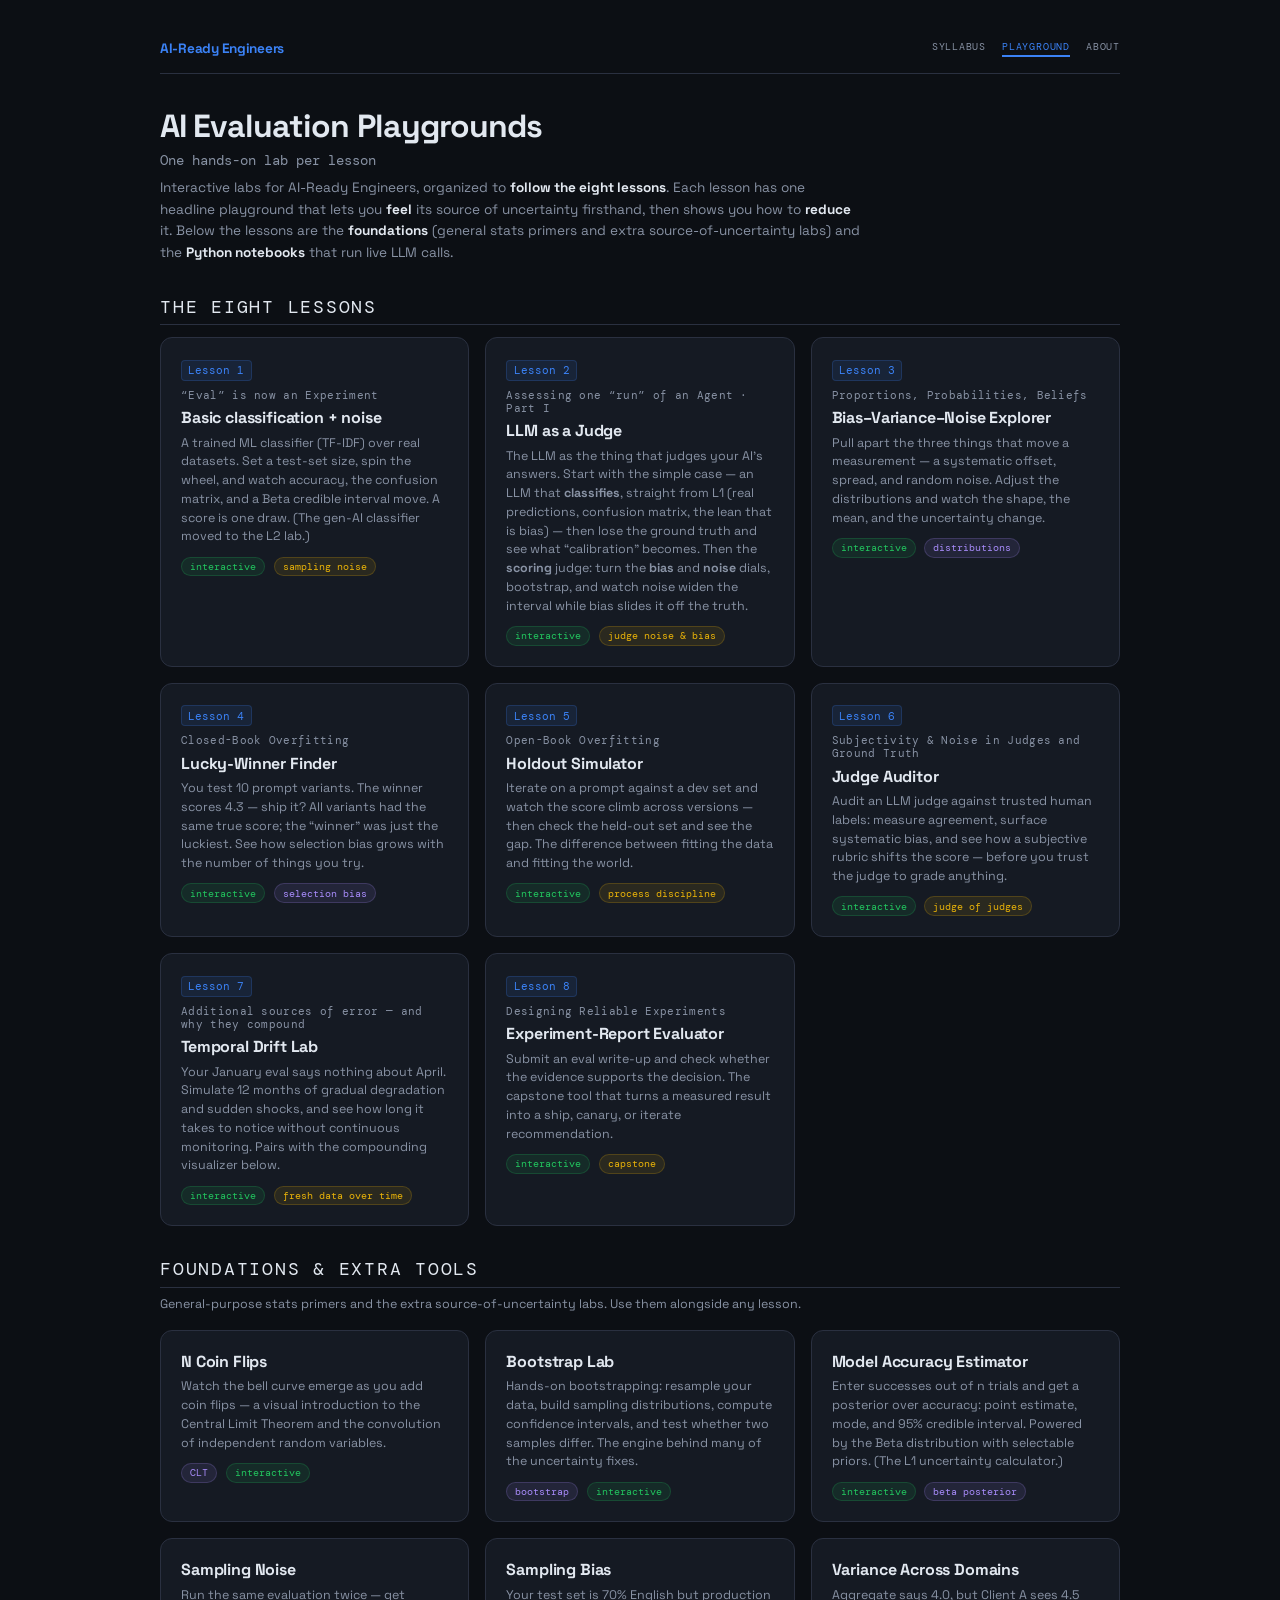
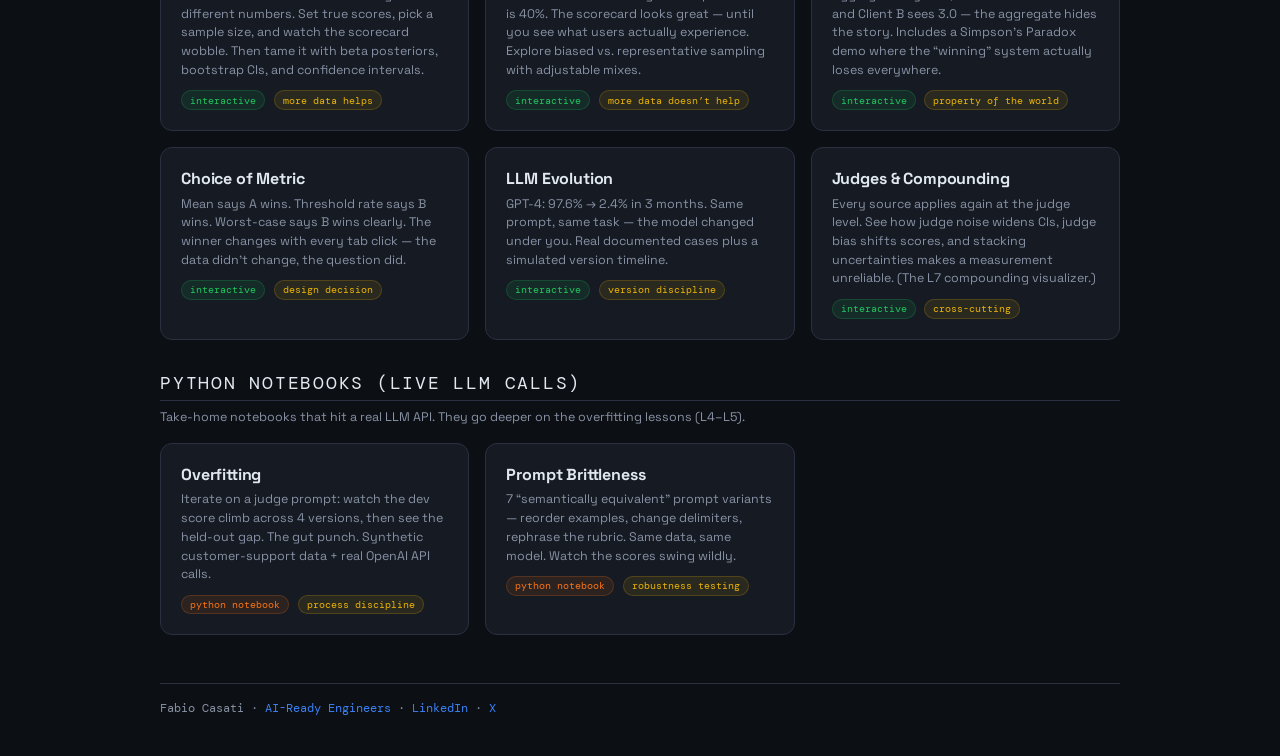
==== commit e4f4941f: "Rename L2 lab to llm_as_a_judge (topic: LLM as a judge; dimension: judge noise & bias); lead with th" ====
--- a/playground/index.html
+++ b/playground/index.html
@@ -220,13 +220,13 @@
         <span class="tag tag-key">sampling noise</span>
       </a>
 
-      <a class="card" href="judge_noise_and_bias/">
+      <a class="card" href="llm_as_a_judge/">
         <span class="num">Lesson 2</span>
         <span class="kicker">Assessing one &ldquo;run&rdquo; of an Agent &middot; Part I</span>
-        <h3>Judge noise &amp; bias</h3>
-        <p>Two judge types, same two defects. A <strong>classifying</strong> judge gives a label: measure the gen-AI classifier on the L1 datasets (real LLM predictions, confusion matrix, the lean that is bias) &mdash; then lose the ground truth and switch from probability calibration to tuning the judge. A <strong>scoring</strong> judge rates 0&ndash;100: turn the <strong>bias</strong> and <strong>noise</strong> dials, then bootstrap &mdash; noise widens the interval, bias slides it off the truth.</p>
-        <span class="tag tag-interactive">interactive</span>
-        <span class="tag tag-key">bias vs noise</span>
+        <h3>LLM as a Judge</h3>
+        <p>The LLM as the thing that judges your AI's answers. Start with the simple case &mdash; an LLM that <strong>classifies</strong>, straight from L1 (real predictions, confusion matrix, the lean that is bias) &mdash; then lose the ground truth and see what &ldquo;calibration&rdquo; becomes. Then the <strong>scoring</strong> judge: turn the <strong>bias</strong> and <strong>noise</strong> dials, bootstrap, and watch noise widen the interval while bias slides it off the truth.</p>
+        <span class="tag tag-interactive">interactive</span>
+        <span class="tag tag-key">judge noise &amp; bias</span>
       </a>
 
       <a class="card" href="distribution_explorer/">
